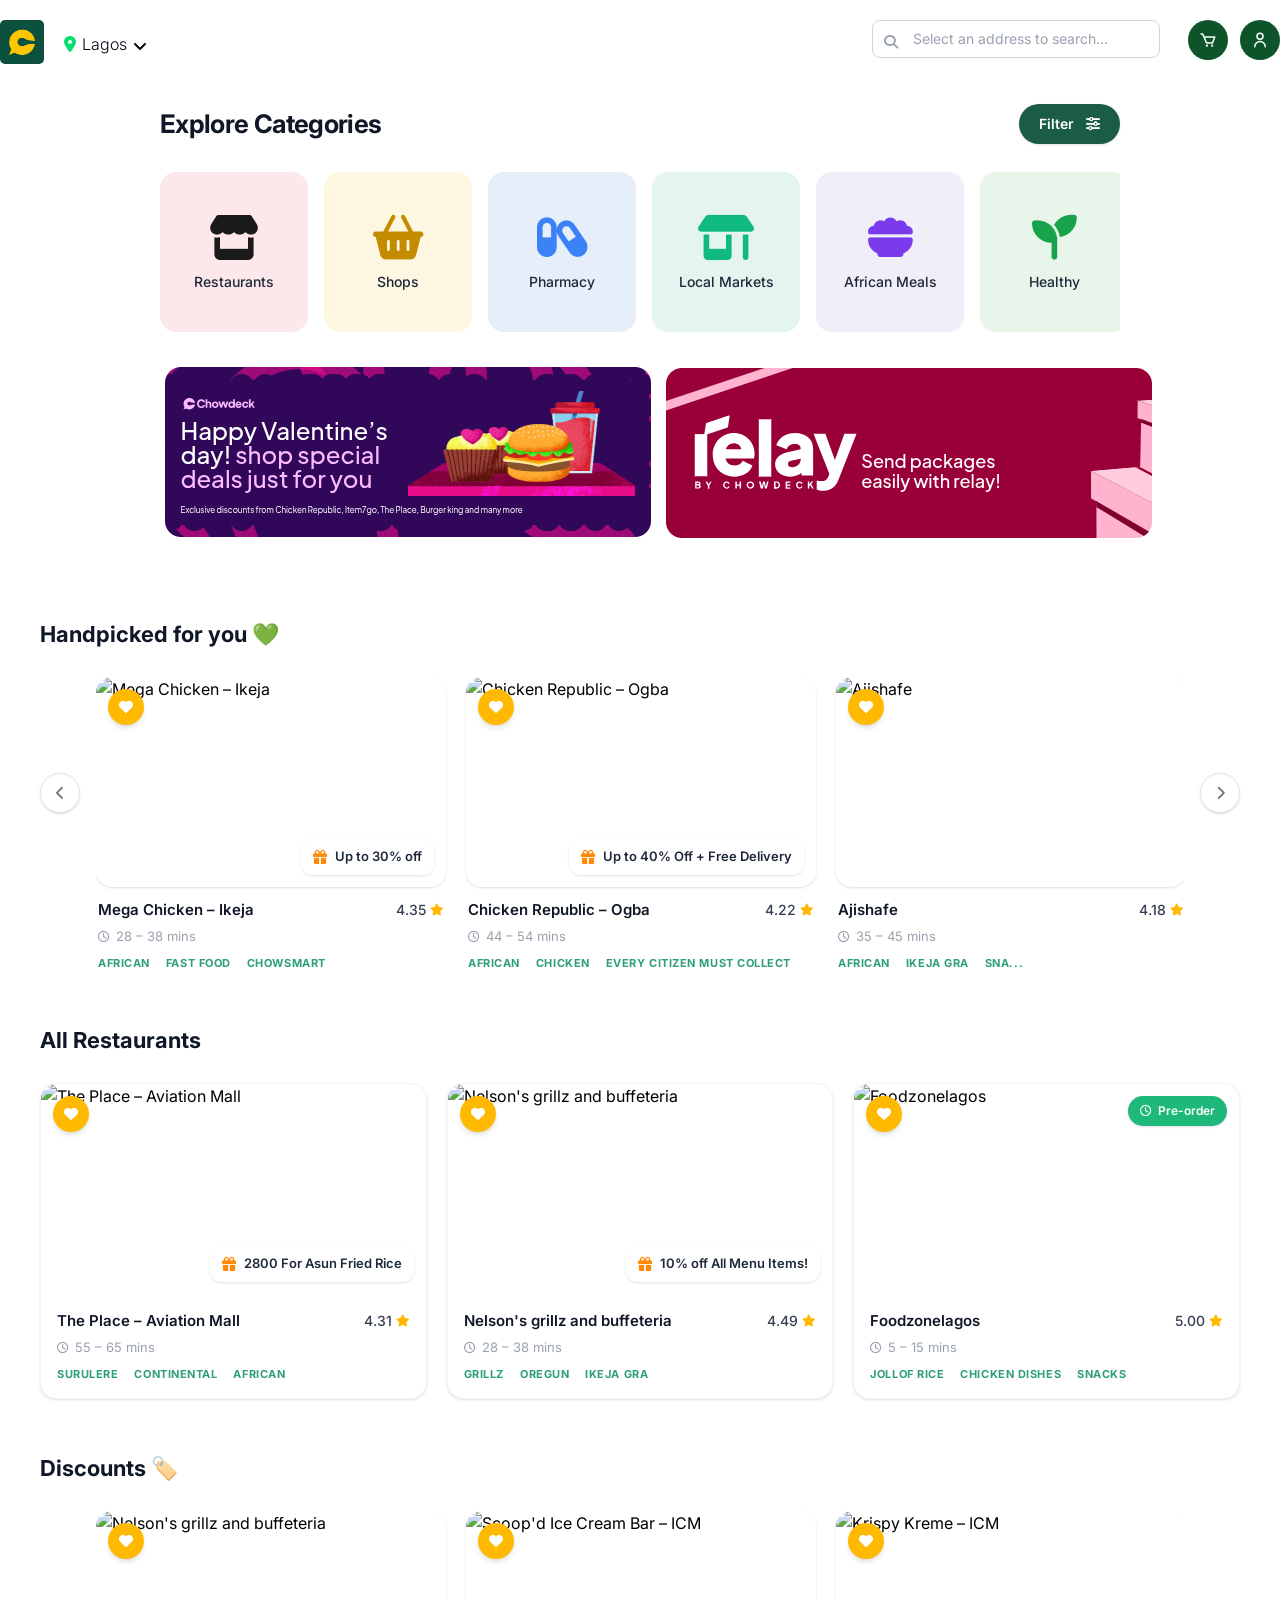
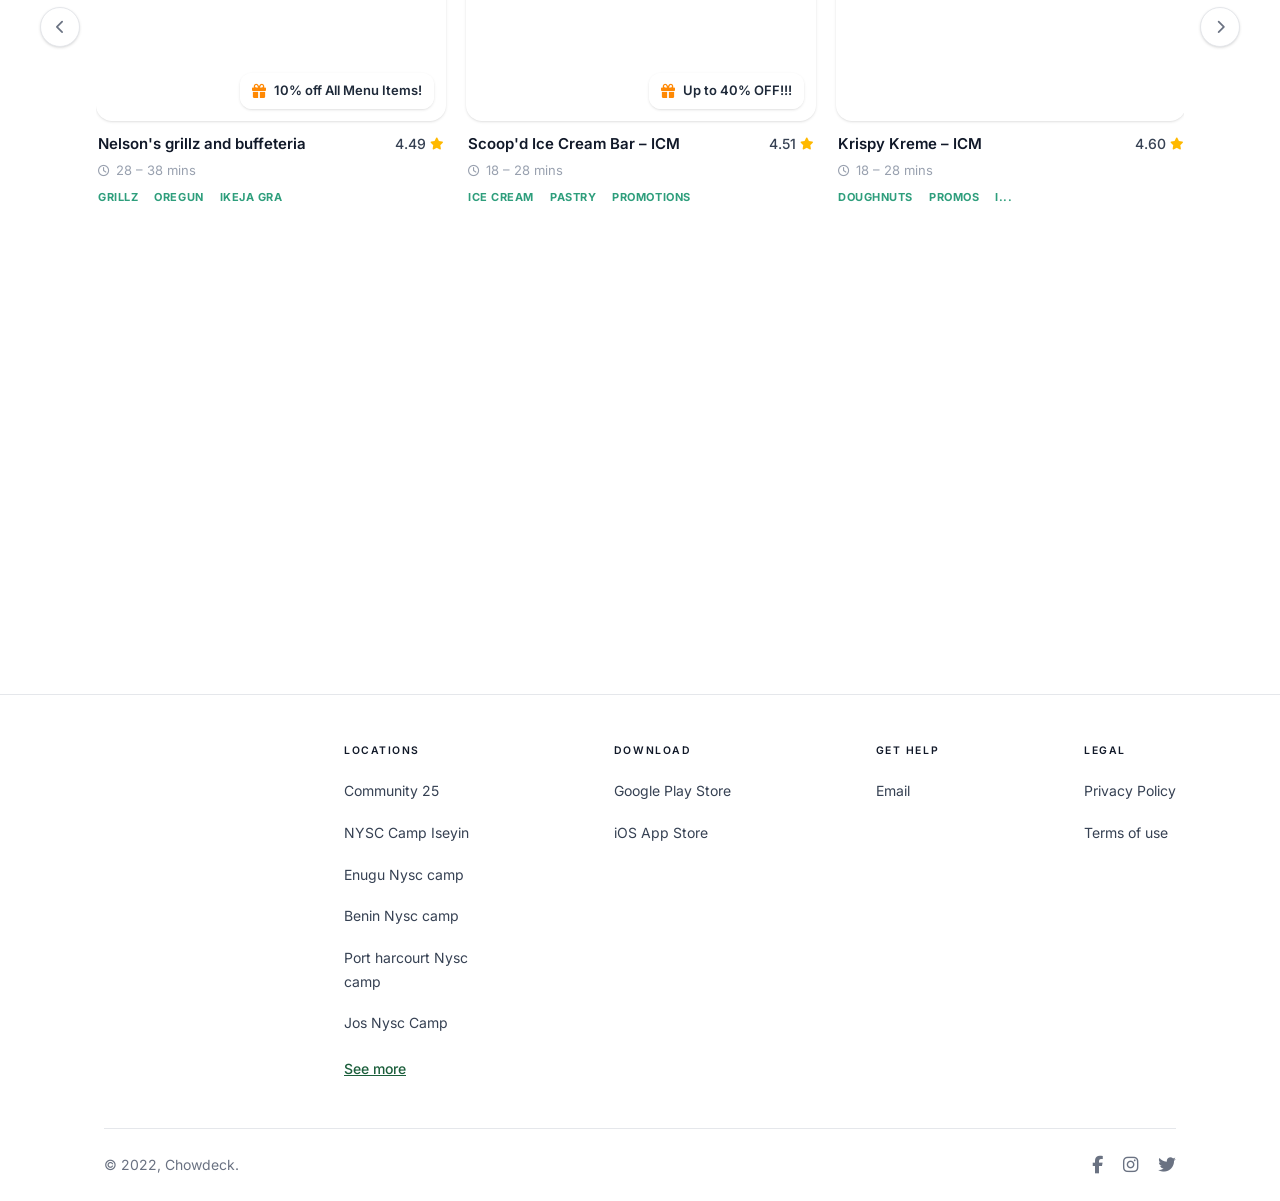
==== index.html @ 66145ff8 "Base Commit" ====
<!doctype html>
<html>

<head>
  <meta charset="UTF-8">
  <meta name="viewport" content="width=device-width, initial-scale=1.0">
  <link href="./src/output.css" rel="stylesheet">
  <link rel="stylesheet" href="https://cdnjs.cloudflare.com/ajax/libs/font-awesome/6.5.1/css/all.min.css">
  <title>Chow Deck</title>
  <link rel="preconnect" href="https://fonts.googleapis.com" />
  <link href="https://fonts.googleapis.com/css2?family=Inter:wght@400;500;600;700;800&display=swap" rel="stylesheet" />
  <link rel="stylesheet" href="https://cdnjs.cloudflare.com/ajax/libs/font-awesome/6.5.0/css/all.min.css" />
</head>

<body class="container mx-auto">
  <nav class="mt-5 flex justify-between">
    <div class="flex gap-5">
      <img class="w-11 h-11 rounded-[5px]" src="./src/images/logo.png" alt="logo">
      <div class="flex gap-1.5 cursor-pointer mt-3">
        <i class="text-green-400 pt-1 fa-solid fa-location-dot"></i>
        <p class="font-light text-gray-950">Lagos</p>
        <i class="pt-1.5 fa-solid fa-angle-down"></i>
      </div>
    </div>
    <div class="flex gap-7">
      <div class="relative w-72">
        <i class="fa-solid fa-magnifying-glass absolute left-3 top-1/2 -translate-y-1/2 text-gray-400 text-sm"></i>
        <input type="text" placeholder="Select an address to search..." class="w-full pl-10 pr-4 py-2 text-sm border border-gray-300 rounded-lg 
           focus:outline-none focus:ring-2 focus:ring-blue-300 focus:border-blue-300
           placeholder-gray-400 transition" />
      </div>
      <div class="flex gap-3">
        <div class="cursor-pointer w-10 h-10 flex items-center justify-center rounded-full bg-green-900">
          <svg stroke="currentColor" fill="currentColor" stroke-width="0" viewBox="0 0 24 24" height="18" width="18"
            class="text-white" xmlns="http://www.w3.org/2000/svg">
            <path
              d="M21.822 7.431A1 1 0 0 0 21 7H7.333L6.179 4.23A1.994 1.994 0 0 0 4.333 3H2v2h2.333l4.744 11.385A1 1 0 0 0 10 17h8c.417 0 .79-.259.937-.648l3-8a1 1 0 0 0-.115-.921zM17.307 15h-6.64l-2.5-6h11.39l-2.25 6z">
            </path>
            <circle cx="10.5" cy="19.5" r="1.5"></circle>
            <circle cx="17.5" cy="19.5" r="1.5"></circle>
          </svg>
        </div>
        <div class=" cursor-pointer w-10 h-10 flex items-center justify-center rounded-full bg-green-900">
          <svg width="18" height="18" viewBox="0 0 24 24" fill="none" class="text-white"
            xmlns="http://www.w3.org/2000/svg">
            <path d="M5 21C5 17.134 8.13401 14 12 14C15.866 14 19 17.134 19 21" stroke="currentColor" stroke-width="2"
              stroke-linecap="round" stroke-linejoin="round"></path>
            <path
              d="M12 11C14.2091 11 16 9.20914 16 7C16 4.79086 14.2091 3 12 3C9.79086 3 8 4.79086 8 7C8 9.20914 9.79086 11 12 11Z"
              stroke="currentColor" stroke-width="2" stroke-linecap="round" stroke-linejoin="round"></path>
          </svg>
        </div>
      </div>
    </div>
  </nav>
  <main>
    <section class="bg-white">
      <div class="max-w-5xl mx-auto px-8 py-10">
        <div class="flex items-center justify-between mb-7">
          <h1 class="text-[1.6rem] font-bold text-gray-900 tracking-tight">Explore Categories</h1>
          <button class="flex items-center gap-2 px-5 py-2.5 rounded-full text-white text-sm font-semibold shadow-sm"
            style="background-color: #1a5c48;">
            Filter&nbsp;<i class="fa-solid fa-sliders text-sm"></i>
          </button>
        </div>

        <div class=" hide-scrollbar flex gap-4 overflow-x-auto pb-1">

          <div
            class="category-card flex-shrink-0 flex flex-col items-center justify-center rounded-2xl pt-5 pb-4 px-4 w-[148px] h-[160px] gap-3"
            style="background-color: #fce8ea;">
            <i class="fa-solid fa-store text-[2.8rem]" style="color: #1a1a1a;"></i>
            <span class="text-sm font-medium text-gray-800">Restaurants</span>
          </div>

          <div
            class="category-card flex-shrink-0 flex flex-col items-center justify-center rounded-2xl pt-5 pb-4 px-4 w-[148px] h-[160px] gap-3"
            style="background-color: #fdf6e0;">
            <i class="fa-solid fa-basket-shopping text-[2.8rem]" style="color: #c48a00;"></i>
            <span class="text-sm font-medium text-gray-800">Shops</span>
          </div>

          <div
            class="category-card flex-shrink-0 flex flex-col items-center justify-center rounded-2xl pt-5 pb-4 px-4 w-[148px] h-[160px] gap-3"
            style="background-color: #e6eefa;">
            <span class="relative" style="font-size: 2.8rem; line-height:1;">
              <i class="fa-solid fa-capsules" style="color: #3b82f6;"></i>
            </span>
            <span class="text-sm font-medium text-gray-800">Pharmacy</span>
          </div>

          <div
            class="category-card flex-shrink-0 flex flex-col items-center justify-center rounded-2xl pt-5 pb-4 px-4 w-[148px] h-[160px] gap-3"
            style="background-color: #e4f5ef;">
            <i class="fa-solid fa-shop text-[2.8rem]" style="color: #10b981;"></i>
            <span class="text-sm font-medium text-gray-800">Local Markets</span>
          </div>

          <div
            class="category-card flex-shrink-0 flex flex-col items-center justify-center rounded-2xl pt-5 pb-4 px-4 w-[148px] h-[160px] gap-3"
            style="background-color: #f0eef8;">
            <i class="fa-solid fa-bowl-food text-[2.8rem]" style="color: #7c3aed;"></i>
            <span class="text-sm font-medium text-gray-800">African Meals</span>
          </div>

          <div
            class="category-card flex-shrink-0 flex flex-col items-center justify-center rounded-2xl pt-5 pb-4 px-4 w-[148px] h-[160px] gap-3"
            style="background-color: #e8f5ea;">
            <i class="fa-solid fa-seedling text-[2.8rem]" style="color: #16a34a;"></i>
            <span class="text-sm font-medium text-gray-800">Healthy</span>
          </div>

          <div
            class="category-card flex-shrink-0 flex flex-col items-center justify-center rounded-2xl pt-5 pb-4 px-4 w-[148px] h-[160px] gap-3"
            style="background-color: #fdf9e0;">
            <i class="fa-solid fa-bottle-water text-[2.8rem]" style="color: #ca8a04;"></i>
            <span class="text-sm font-medium text-gray-800">Drinks</span>
          </div>

        </div>

        <div class="flex mt-7 gap-2">
          <img src="./src/images/left.png" alt="Previous" class="cursor-pointer transition duration-200 
           hover:scale-110 hover:opacity-80" />

          <img src="./src/images/right.png" alt="Next" class="cursor-pointer transition duration-200 
           hover:scale-110 hover:opacity-80" />
        </div>

        <!-- <div class="flex gap-5 mt-10">

          <div class="valentine-banner rounded-2xl flex-1 p-6 flex flex-col justify-between" style="min-height: 210px;">

            <div class="heart-dots absolute inset-0 overflow-hidden pointer-events-none"></div>

            <div class="pink-wave">
              <svg viewBox="0 0 700 70" preserveAspectRatio="none" xmlns="http://www.w3.org/2000/svg"
                style="display:block; height:58px; width:100%;">
                <path
                  d="M0,28 C70,56 140,4 210,28 C280,52 350,4 420,28 C490,52 560,4 630,28 C660,40 680,34 700,30 L700,70 L0,70 Z"
                  fill="#be185d" opacity="0.95" />
                <path d="M0,42 C90,18 180,58 270,38 C360,18 450,55 540,32 C600,18 650,46 700,40 L700,70 L0,70 Z"
                  fill="#9d174d" opacity="0.85" />
              </svg>
            </div>

            <div class="flex items-center gap-1.5 relative z-10">
              <i class="fa-solid fa-heart text-white text-xs"></i>
              <span class="text-white text-sm font-bold tracking-wide">Chowdeck</span>
            </div>

            <div class="relative z-10 mt-3" style="max-width: 58%;">
              <h2 class="text-white font-bold leading-snug" style="font-size: 1.25rem;">
                Happy Valentine's day! <span style="color: #f9a8d4;">shop special deals just for you</span>
              </h2>
            </div>

            <span
              style="position:absolute; right:130px; bottom:46px; font-size:46px; z-index:10; transform:rotate(6deg); filter:drop-shadow(2px 4px 8px rgba(0,0,0,0.3));">🧁</span>
            <span
              style="position:absolute; right:60px; bottom:38px; font-size:54px; z-index:10; transform:rotate(-4deg); filter:drop-shadow(2px 4px 8px rgba(0,0,0,0.3));">🍔</span>
            <span
              style="position:absolute; right:10px; bottom:40px; font-size:48px; z-index:10; filter:drop-shadow(2px 4px 8px rgba(0,0,0,0.3));">🥤</span>

            <p class="relative z-10 mt-auto"
              style="font-size: 0.7rem; color: #fbcfe8; max-width: 60%; padding-bottom: 8px; opacity: 0.9;">
              Exclusive discounts from Chicken Republic, Item7go, The Place, Burger king and many more
            </p>
          </div>

          <div class="relay-banner rounded-2xl flex-1 flex flex-col justify-center p-8" style="min-height: 210px;">
            <div class="relay-shape-a"></div>
            <div class="relay-shape-b"></div>
            <div class="relay-shape-c"></div>
            <div class="relay-shape-d"></div>

            <div class="relative z-10">
              <div class="relay-logo">relay</div>
              <div
                style="color: #f9a8d4; font-size: 0.6rem; font-weight: 700; letter-spacing: 0.2em; text-transform: uppercase; margin-top: -4px; margin-bottom: 14px;">
                BY CHOWDECK</div>
              <p class="text-white font-bold" style="font-size: 1.2rem; line-height: 1.4;">Send packages<br>easily with
                relay!</p>
            </div>
          </div>

        </div> -->

      </div>
    </section>
    <section class="bg-white px-10 py-10 max-w-[1280px] mx-auto">
      <!-- ── SECTION 1: Handpicked for you ── -->
      <section class="mb-14">
        <h2 class="text-[22px] font-bold text-gray-900 mb-7 leading-tight">Handpicked for you 💚</h2>

        <div class="relative flex items-start">
          <button
            class="flex-shrink-0 mt-24 mr-4 bg-white border border-gray-200 rounded-full shadow w-10 h-10 flex items-center justify-center text-gray-500 hover:shadow-md transition-shadow z-10">
            <i class="fa-solid fa-chevron-left text-sm"></i>
          </button>
          <div class="flex gap-5 overflow-x-auto hide-scrollbar flex-1">
            <div class="flex-shrink-0 w-[350px]">
              <div class="relative rounded-2xl overflow-hidden shadow-sm">
                <img
                  src="https://images.pexels.com/photos/2338407/pexels-photo-2338407.jpeg?auto=compress&cs=tinysrgb&w=700"
                  class="w-full h-[210px] object-cover" alt="Mega Chicken – Ikeja" />
                <button
                  class="absolute top-3 left-3 bg-amber-400 rounded-full w-9 h-9 flex items-center justify-center shadow-md">
                  <i class="fa-solid fa-heart text-white text-sm"></i>
                </button>
                <div class="absolute bottom-3 right-3 bg-white/95 rounded-xl px-3 py-2 flex items-center gap-2 shadow">
                  <i class="fa-solid fa-gift text-orange-400 text-sm"></i>
                  <span class="text-[13px] font-semibold text-gray-800">Up to 30% off</span>
                </div>
              </div>
              <div class="mt-3 px-0.5">
                <div class="flex items-center justify-between">
                  <h3 class="font-semibold text-gray-900 text-[15px]">Mega Chicken – Ikeja</h3>
                  <div class="flex items-center gap-1">
                    <span class="text-[14px] text-gray-700 font-medium">4.35</span>
                    <i class="fa-solid fa-star text-amber-400 text-xs"></i>
                  </div>
                </div>
                <div class="flex items-center gap-1.5 mt-1.5 text-gray-400">
                  <i class="fa-regular fa-clock text-xs"></i>
                  <span class="text-[13px]">28 – 38 mins</span>
                </div>
                <div class="flex items-center gap-4 mt-2 flex-wrap">
                  <span class="text-[11px] font-bold text-[#2e9e7c] uppercase tracking-wider">AFRICAN</span>
                  <span class="text-[11px] font-bold text-[#2e9e7c] uppercase tracking-wider">FAST FOOD</span>
                  <span class="text-[11px] font-bold text-[#2e9e7c] uppercase tracking-wider">CHOWSMART</span>
                </div>
              </div>
            </div>
            <div class="flex-shrink-0 w-[350px]">
              <div class="relative rounded-2xl overflow-hidden shadow-sm">
                <img src="https://files.chowdeck.com/fit-in/1200x675/images/ctnafgkfolplhll7laxr/1690558855.jpg"
                  class="w-full h-[210px] object-cover" alt="Chicken Republic – Ogba" />
                <button
                  class="absolute top-3 left-3 bg-amber-400 rounded-full w-9 h-9 flex items-center justify-center shadow-md">
                  <i class="fa-solid fa-heart text-white text-sm"></i>
                </button>
                <div class="absolute bottom-3 right-3 bg-white/95 rounded-xl px-3 py-2 flex items-center gap-2 shadow">
                  <i class="fa-solid fa-gift text-orange-400 text-sm"></i>
                  <span class="text-[13px] font-semibold text-gray-800">Up to 40% Off + Free Delivery</span>
                </div>
              </div>
              <div class="mt-3 px-0.5">
                <div class="flex items-center justify-between">
                  <h3 class="font-semibold text-gray-900 text-[15px]">Chicken Republic – Ogba</h3>
                  <div class="flex items-center gap-1">
                    <span class="text-[14px] text-gray-700 font-medium">4.22</span>
                    <i class="fa-solid fa-star text-amber-400 text-xs"></i>
                  </div>
                </div>
                <div class="flex items-center gap-1.5 mt-1.5 text-gray-400">
                  <i class="fa-regular fa-clock text-xs"></i>
                  <span class="text-[13px]">44 – 54 mins</span>
                </div>
                <div class="flex items-center gap-4 mt-2 flex-wrap">
                  <span class="text-[11px] font-bold text-[#2e9e7c] uppercase tracking-wider">AFRICAN</span>
                  <span class="text-[11px] font-bold text-[#2e9e7c] uppercase tracking-wider">CHICKEN</span>
                  <span class="text-[11px] font-bold text-[#2e9e7c] uppercase tracking-wider">EVERY CITIZEN MUST
                    COLLECT</span>
                </div>
              </div>
            </div>
            <div class="flex-shrink-0 w-[350px]">
              <div class="relative rounded-2xl overflow-hidden shadow-sm">
                <img
                  src="https://images.pexels.com/photos/1640777/pexels-photo-1640777.jpeg?auto=compress&cs=tinysrgb&w=700"
                  class="w-full h-[210px] object-cover" alt="Ajishafe" />
                <button
                  class="absolute top-3 left-3 bg-amber-400 rounded-full w-9 h-9 flex items-center justify-center shadow-md">
                  <i class="fa-solid fa-heart text-white text-sm"></i>
                </button>
              </div>
              <div class="mt-3 px-0.5">
                <div class="flex items-center justify-between">
                  <h3 class="font-semibold text-gray-900 text-[15px]">Ajishafe</h3>
                  <div class="flex items-center gap-1">
                    <span class="text-[14px] text-gray-700 font-medium">4.18</span>
                    <i class="fa-solid fa-star text-amber-400 text-xs"></i>
                  </div>
                </div>
                <div class="flex items-center gap-1.5 mt-1.5 text-gray-400">
                  <i class="fa-regular fa-clock text-xs"></i>
                  <span class="text-[13px]">35 – 45 mins</span>
                </div>
                <div class="flex items-center gap-4 mt-2 flex-wrap">
                  <span class="text-[11px] font-bold text-[#2e9e7c] uppercase tracking-wider">AFRICAN</span>
                  <span class="text-[11px] font-bold text-[#2e9e7c] uppercase tracking-wider">IKEJA GRA</span>
                  <span class="text-[11px] font-bold text-[#2e9e7c] uppercase tracking-wider">SNA...</span>
                </div>
              </div>
            </div>
          </div>
          <button
            class="flex-shrink-0 mt-24 ml-4 bg-white border border-gray-200 rounded-full shadow w-10 h-10 flex items-center justify-center text-gray-500 hover:shadow-md transition-shadow z-10">
            <i class="fa-solid fa-chevron-right text-sm"></i>
          </button>
        </div>
      </section>

      <!-- ── SECTION 2: All Restaurants ── -->
      <section class="mb-14">
        <h2 class="text-[22px] font-bold text-gray-900 mb-7 leading-tight">All Restaurants</h2>

        <div class="grid grid-cols-3 gap-5">
          <div class="bg-white rounded-2xl border border-gray-100 shadow-sm overflow-hidden">
            <div class="relative">
              <img src="https://files.chowdeck.com/fit-in/1200x675/images/ctnafgkfolplhll7laxr/1690558855.jpg"
                class="w-full h-[210px] object-cover" alt="The Place – Aviation Mall" />
              <button
                class="absolute top-3 left-3 bg-amber-400 rounded-full w-9 h-9 flex items-center justify-center shadow-md">
                <i class="fa-solid fa-heart text-white text-sm"></i>
              </button>
              <div class="absolute bottom-3 right-3 bg-white/95 rounded-xl px-3 py-2 flex items-center gap-2 shadow">
                <i class="fa-solid fa-gift text-orange-400 text-sm"></i>
                <span class="text-[13px] font-semibold text-gray-800">2800 For Asun Fried Rice</span>
              </div>
            </div>
            <div class="p-4">
              <div class="flex items-center justify-between">
                <h3 class="font-semibold text-gray-900 text-[15px]">The Place – Aviation Mall</h3>
                <div class="flex items-center gap-1">
                  <span class="text-[14px] text-gray-700 font-medium">4.31</span>
                  <i class="fa-solid fa-star text-amber-400 text-xs"></i>
                </div>
              </div>
              <div class="flex items-center gap-1.5 mt-1.5 text-gray-400">
                <i class="fa-regular fa-clock text-xs"></i>
                <span class="text-[13px]">55 – 65 mins</span>
              </div>
              <div class="flex items-center gap-4 mt-2 flex-wrap">
                <span class="text-[11px] font-bold text-[#2e9e7c] uppercase tracking-wider">SURULERE</span>
                <span class="text-[11px] font-bold text-[#2e9e7c] uppercase tracking-wider">CONTINENTAL</span>
                <span class="text-[11px] font-bold text-[#2e9e7c] uppercase tracking-wider">AFRICAN</span>
              </div>
            </div>
          </div>
          <div class="bg-white rounded-2xl border border-gray-100 shadow-sm overflow-hidden">
            <div class="relative">
              <img
                src="https://images.pexels.com/photos/2491461/pexels-photo-2491461.jpeg?auto=compress&cs=tinysrgb&w=700"
                class="w-full h-[210px] object-cover" alt="Nelson's grillz and buffeteria" />
              <button
                class="absolute top-3 left-3 bg-amber-400 rounded-full w-9 h-9 flex items-center justify-center shadow-md">
                <i class="fa-solid fa-heart text-white text-sm"></i>
              </button>
              <div class="absolute bottom-3 right-3 bg-white/95 rounded-xl px-3 py-2 flex items-center gap-2 shadow">
                <i class="fa-solid fa-gift text-orange-400 text-sm"></i>
                <span class="text-[13px] font-semibold text-gray-800">10% off All Menu Items!</span>
              </div>
            </div>
            <div class="p-4">
              <div class="flex items-center justify-between">
                <h3 class="font-semibold text-gray-900 text-[15px]">Nelson's grillz and buffeteria</h3>
                <div class="flex items-center gap-1">
                  <span class="text-[14px] text-gray-700 font-medium">4.49</span>
                  <i class="fa-solid fa-star text-amber-400 text-xs"></i>
                </div>
              </div>
              <div class="flex items-center gap-1.5 mt-1.5 text-gray-400">
                <i class="fa-regular fa-clock text-xs"></i>
                <span class="text-[13px]">28 – 38 mins</span>
              </div>
              <div class="flex items-center gap-4 mt-2 flex-wrap">
                <span class="text-[11px] font-bold text-[#2e9e7c] uppercase tracking-wider">GRILLZ</span>
                <span class="text-[11px] font-bold text-[#2e9e7c] uppercase tracking-wider">OREGUN</span>
                <span class="text-[11px] font-bold text-[#2e9e7c] uppercase tracking-wider">IKEJA GRA</span>
              </div>
            </div>
          </div>
          <div class="bg-white rounded-2xl border border-gray-100 shadow-sm overflow-hidden">
            <div class="relative">
              <img
                src="https://images.pexels.com/photos/2338407/pexels-photo-2338407.jpeg?auto=compress&cs=tinysrgb&w=700"
                class="w-full h-[210px] object-cover object-top" alt="Foodzonelagos" />
              <button
                class="absolute top-3 left-3 bg-amber-400 rounded-full w-9 h-9 flex items-center justify-center shadow-md">
                <i class="fa-solid fa-heart text-white text-sm"></i>
              </button>
              <div
                class="absolute top-3 right-3 bg-[#1db87a] text-white rounded-full px-3 py-1.5 flex items-center gap-1.5 shadow">
                <i class="fa-regular fa-clock text-xs"></i>
                <span class="text-[12px] font-semibold">Pre-order</span>
              </div>
            </div>
            <div class="p-4">
              <div class="flex items-center justify-between">
                <h3 class="font-semibold text-gray-900 text-[15px]">Foodzonelagos</h3>
                <div class="flex items-center gap-1">
                  <span class="text-[14px] text-gray-700 font-medium">5.00</span>
                  <i class="fa-solid fa-star text-amber-400 text-xs"></i>
                </div>
              </div>
              <div class="flex items-center gap-1.5 mt-1.5 text-gray-400">
                <i class="fa-regular fa-clock text-xs"></i>
                <span class="text-[13px]">5 – 15 mins</span>
              </div>
              <div class="flex items-center gap-4 mt-2 flex-wrap">
                <span class="text-[11px] font-bold text-[#2e9e7c] uppercase tracking-wider">JOLLOF RICE</span>
                <span class="text-[11px] font-bold text-[#2e9e7c] uppercase tracking-wider">CHICKEN DISHES</span>
                <span class="text-[11px] font-bold text-[#2e9e7c] uppercase tracking-wider">SNACKS</span>
              </div>
            </div>
          </div>

        </div>
      </section>

      <!-- ── SECTION 3: Discounts ── -->
      <section class="mb-14">
        <h2 class="text-[22px] font-bold text-gray-900 mb-7 leading-tight">Discounts 🏷️</h2>
        <div class="relative flex items-start">
          <button
            class="flex-shrink-0 mt-24 mr-4 bg-white border border-gray-200 rounded-full shadow w-10 h-10 flex items-center justify-center text-gray-500 hover:shadow-md transition-shadow z-10">
            <i class="fa-solid fa-chevron-left text-sm"></i>
          </button>
          <div class="flex gap-5 overflow-x-auto hide-scrollbar flex-1">
            <div class="flex-shrink-0 w-[350px]">
              <div class="relative rounded-2xl overflow-hidden shadow-sm">
                <img src="https://files.chowdeck.com/fit-in/1200x675/images/ctnafgkfolplhll7laxr/1690558855.jpg"
                  class="w-full h-[210px] object-cover" alt="Nelson's grillz and buffeteria" />
                <button
                  class="absolute top-3 left-3 bg-amber-400 rounded-full w-9 h-9 flex items-center justify-center shadow-md">
                  <i class="fa-solid fa-heart text-white text-sm"></i>
                </button>
                <div class="absolute bottom-3 right-3 bg-white/95 rounded-xl px-3 py-2 flex items-center gap-2 shadow">
                  <i class="fa-solid fa-gift text-orange-400 text-sm"></i>
                  <span class="text-[13px] font-semibold text-gray-800">10% off All Menu Items!</span>
                </div>
              </div>
              <div class="mt-3 px-0.5">
                <div class="flex items-center justify-between">
                  <h3 class="font-semibold text-gray-900 text-[15px]">Nelson's grillz and buffeteria</h3>
                  <div class="flex items-center gap-1">
                    <span class="text-[14px] text-gray-700 font-medium">4.49</span>
                    <i class="fa-solid fa-star text-amber-400 text-xs"></i>
                  </div>
                </div>
                <div class="flex items-center gap-1.5 mt-1.5 text-gray-400">
                  <i class="fa-regular fa-clock text-xs"></i>
                  <span class="text-[13px]">28 – 38 mins</span>
                </div>
                <div class="flex items-center gap-4 mt-2 flex-wrap">
                  <span class="text-[11px] font-bold text-[#2e9e7c] uppercase tracking-wider">GRILLZ</span>
                  <span class="text-[11px] font-bold text-[#2e9e7c] uppercase tracking-wider">OREGUN</span>
                  <span class="text-[11px] font-bold text-[#2e9e7c] uppercase tracking-wider">IKEJA GRA</span>
                </div>
              </div>
            </div>
            <div class="flex-shrink-0 w-[350px]">
              <div class="relative rounded-2xl overflow-hidden shadow-sm">
                <img
                  src="https://images.pexels.com/photos/1639557/pexels-photo-1639557.jpeg?auto=compress&cs=tinysrgb&w=700"
                  class="w-full h-[210px] object-cover" alt="Scoop'd Ice Cream Bar – ICM" />
                <button
                  class="absolute top-3 left-3 bg-amber-400 rounded-full w-9 h-9 flex items-center justify-center shadow-md">
                  <i class="fa-solid fa-heart text-white text-sm"></i>
                </button>
                <div class="absolute bottom-3 right-3 bg-white/95 rounded-xl px-3 py-2 flex items-center gap-2 shadow">
                  <i class="fa-solid fa-gift text-orange-400 text-sm"></i>
                  <span class="text-[13px] font-semibold text-gray-800">Up to 40% OFF!!!</span>
                </div>
              </div>
              <div class="mt-3 px-0.5">
                <div class="flex items-center justify-between">
                  <h3 class="font-semibold text-gray-900 text-[15px]">Scoop'd Ice Cream Bar – ICM</h3>
                  <div class="flex items-center gap-1">
                    <span class="text-[14px] text-gray-700 font-medium">4.51</span>
                    <i class="fa-solid fa-star text-amber-400 text-xs"></i>
                  </div>
                </div>
                <div class="flex items-center gap-1.5 mt-1.5 text-gray-400">
                  <i class="fa-regular fa-clock text-xs"></i>
                  <span class="text-[13px]">18 – 28 mins</span>
                </div>
                <div class="flex items-center gap-4 mt-2 flex-wrap">
                  <span class="text-[11px] font-bold text-[#2e9e7c] uppercase tracking-wider">ICE CREAM</span>
                  <span class="text-[11px] font-bold text-[#2e9e7c] uppercase tracking-wider">PASTRY</span>
                  <span class="text-[11px] font-bold text-[#2e9e7c] uppercase tracking-wider">PROMOTIONS</span>
                </div>
              </div>
            </div>
            <div class="flex-shrink-0 w-[350px]">
              <div class="relative rounded-2xl overflow-hidden shadow-sm">
                <img
                  src="https://images.pexels.com/photos/205961/pexels-photo-205961.jpeg?auto=compress&cs=tinysrgb&w=700"
                  class="w-full h-[210px] object-cover" alt="Krispy Kreme – ICM" />
                <button
                  class="absolute top-3 left-3 bg-amber-400 rounded-full w-9 h-9 flex items-center justify-center shadow-md">
                  <i class="fa-solid fa-heart text-white text-sm"></i>
                </button>
              </div>
              <div class="mt-3 px-0.5">
                <div class="flex items-center justify-between">
                  <h3 class="font-semibold text-gray-900 text-[15px]">Krispy Kreme – ICM</h3>
                  <div class="flex items-center gap-1">
                    <span class="text-[14px] text-gray-700 font-medium">4.60</span>
                    <i class="fa-solid fa-star text-amber-400 text-xs"></i>
                  </div>
                </div>
                <div class="flex items-center gap-1.5 mt-1.5 text-gray-400">
                  <i class="fa-regular fa-clock text-xs"></i>
                  <span class="text-[13px]">18 – 28 mins</span>
                </div>
                <div class="flex items-center gap-4 mt-2 flex-wrap">
                  <span class="text-[11px] font-bold text-[#2e9e7c] uppercase tracking-wider">DOUGHNUTS</span>
                  <span class="text-[11px] font-bold text-[#2e9e7c] uppercase tracking-wider">PROMOS</span>
                  <span class="text-[11px] font-bold text-[#2e9e7c] uppercase tracking-wider">I...</span>
                </div>
              </div>
            </div>
          </div>
          <button
            class="flex-shrink-0 mt-24 ml-4 bg-white border border-gray-200 rounded-full shadow w-10 h-10 flex items-center justify-center text-gray-500 hover:shadow-md transition-shadow z-10">
            <i class="fa-solid fa-chevron-right text-sm"></i>
          </button>
        </div>
      </section>

    </section>
  </main>
  <footer class="bg-white min-h-screen flex items-end">
    <div class="w-full border-t border-gray-200">
      <div class="max-w-6xl mx-auto px-10 pt-12 pb-0">
        <div class="flex flex-row gap-16">
          <div class="flex-shrink-0 w-44">
            <div class="flex items-center gap-2">
              <img src="https://chowdeck.com/store/_next/image?url=%2Fstore%2Fimages%2FSecondaryLogo.png&w=256&q=75" alt="">
              <!-- <svg width="44" height="40" viewBox="0 0 44 40" fill="none" xmlns="http://www.w3.org/2000/svg">
                <rect width="44" height="40" rx="9" fill="#1B5E3B" />
                <path
                  d="M22 7C14.268 7 8 12.82 8 20C8 23.09 9.18 25.93 11.18 28.14L9 35L16.28 32.86C18.05 33.59 20 34 22 34C29.732 34 36 28.18 36 21C36 13.82 29.732 7 22 7Z"
                  fill="white" />
                <text x="22" y="25" text-anchor="middle" fill="#1B5E3B" font-size="12" font-weight="800"
                  font-family="Arial, sans-serif">C</text>
              </svg> -->
              <!-- <span class="text-[#1B5E3B] font-bold text-[1.45rem] tracking-tight">Chowdeck</span> -->
            </div>
          </div>

          <div class="flex flex-1 justify-between">
            <div>
              <h3 class="text-[0.65rem] font-semibold tracking-[0.15em] text-gray-900 uppercase mb-5">Locations</h3>
              <ul class="space-y-[1.1rem]">
                <li><a href="#" class="text-gray-700 text-sm hover:text-[#1B5E3B] transition-colors">Community 25</a>
                </li>
                <li><a href="#" class="text-gray-700 text-sm hover:text-[#1B5E3B] transition-colors">NYSC Camp
                    Iseyin</a></li>
                <li><a href="#" class="text-gray-700 text-sm hover:text-[#1B5E3B] transition-colors">Enugu Nysc
                    camp</a></li>
                <li><a href="#" class="text-gray-700 text-sm hover:text-[#1B5E3B] transition-colors">Benin Nysc
                    camp</a></li>
                <li><a href="#" class="text-gray-700 text-sm hover:text-[#1B5E3B] transition-colors leading-snug">Port
                    harcourt Nysc<br>camp</a></li>
                <li><a href="#" class="text-gray-700 text-sm hover:text-[#1B5E3B] transition-colors">Jos Nysc Camp</a>
                </li>
                <li class="pt-1"><a href="#"
                    class="text-[#1B5E3B] text-sm font-medium underline underline-offset-1 hover:opacity-75 transition-opacity">See
                    more</a></li>
              </ul>
            </div>

            <div>
              <h3 class="text-[0.65rem] font-semibold tracking-[0.15em] text-gray-900 uppercase mb-5">Download</h3>
              <ul class="space-y-[1.1rem]">
                <li><a href="#" class="text-gray-700 text-sm hover:text-[#1B5E3B] transition-colors">Google Play
                    Store</a></li>
                <li><a href="#" class="text-gray-700 text-sm hover:text-[#1B5E3B] transition-colors">iOS App Store</a>
                </li>
              </ul>
            </div>

            <div>
              <h3 class="text-[0.65rem] font-semibold tracking-[0.15em] text-gray-900 uppercase mb-5">Get Help</h3>
              <ul class="space-y-[1.1rem]">
                <li><a href="#" class="text-gray-700 text-sm hover:text-[#1B5E3B] transition-colors">Email</a></li>
              </ul>
            </div>

            <div>
              <h3 class="text-[0.65rem] font-semibold tracking-[0.15em] text-gray-900 uppercase mb-5">Legal</h3>
              <ul class="space-y-[1.1rem]">
                <li><a href="#" class="text-gray-700 text-sm hover:text-[#1B5E3B] transition-colors">Privacy
                    Policy</a></li>
                <li><a href="#" class="text-gray-700 text-sm hover:text-[#1B5E3B] transition-colors">Terms of use</a>
                </li>
              </ul>
            </div>

          </div>
        </div>

        <div class="mt-12 border-t border-gray-200 py-6 flex items-center justify-between">
          <p class="text-gray-500 text-sm">© 2022, Chowdeck.</p>
          <div class="flex items-center gap-5">
            <a href="#" class="text-gray-500 hover:text-gray-700 transition-colors">
              <i class="fab fa-facebook-f text-[1.1rem]"></i>
            </a>
            <a href="#" class="text-gray-500 hover:text-gray-700 transition-colors">
              <i class="fab fa-instagram text-[1.1rem]"></i>
            </a>
            <a href="#" class="text-gray-500 hover:text-gray-700 transition-colors">
              <i class="fab fa-twitter text-[1.1rem]"></i>
            </a>
          </div>
        </div>

      </div>
    </div>
  </footer>
</body>

</html>
---- src/output.css ----
/*! tailwindcss v4.1.18 | MIT License | https://tailwindcss.com */
@layer properties;
@layer theme, base, components, utilities;
@layer theme {
  :root, :host {
    --font-sans: ui-sans-serif, system-ui, sans-serif, "Apple Color Emoji",
      "Segoe UI Emoji", "Segoe UI Symbol", "Noto Color Emoji";
    --font-mono: ui-monospace, SFMono-Regular, Menlo, Monaco, Consolas, "Liberation Mono",
      "Courier New", monospace;
    --color-orange-400: oklch(75% 0.183 55.934);
    --color-amber-400: oklch(82.8% 0.189 84.429);
    --color-green-400: oklch(79.2% 0.209 151.711);
    --color-green-900: oklch(39.3% 0.095 152.535);
    --color-blue-300: oklch(80.9% 0.105 251.813);
    --color-gray-100: oklch(96.7% 0.003 264.542);
    --color-gray-200: oklch(92.8% 0.006 264.531);
    --color-gray-300: oklch(87.2% 0.01 258.338);
    --color-gray-400: oklch(70.7% 0.022 261.325);
    --color-gray-500: oklch(55.1% 0.027 264.364);
    --color-gray-700: oklch(37.3% 0.034 259.733);
    --color-gray-800: oklch(27.8% 0.033 256.848);
    --color-gray-900: oklch(21% 0.034 264.665);
    --color-gray-950: oklch(13% 0.028 261.692);
    --color-white: #fff;
    --spacing: 0.25rem;
    --container-5xl: 64rem;
    --container-6xl: 72rem;
    --text-xs: 0.75rem;
    --text-xs--line-height: calc(1 / 0.75);
    --text-sm: 0.875rem;
    --text-sm--line-height: calc(1.25 / 0.875);
    --font-weight-light: 300;
    --font-weight-medium: 500;
    --font-weight-semibold: 600;
    --font-weight-bold: 700;
    --tracking-tight: -0.025em;
    --tracking-wide: 0.025em;
    --tracking-wider: 0.05em;
    --leading-tight: 1.25;
    --leading-snug: 1.375;
    --radius-lg: 0.5rem;
    --radius-xl: 0.75rem;
    --radius-2xl: 1rem;
    --default-transition-duration: 150ms;
    --default-transition-timing-function: cubic-bezier(0.4, 0, 0.2, 1);
    --default-font-family: var(--font-sans);
    --default-mono-font-family: var(--font-mono);
  }
}
@layer base {
  *, ::after, ::before, ::backdrop, ::file-selector-button {
    box-sizing: border-box;
    margin: 0;
    padding: 0;
    border: 0 solid;
  }
  html, :host {
    line-height: 1.5;
    -webkit-text-size-adjust: 100%;
    tab-size: 4;
    font-family: var(--default-font-family, ui-sans-serif, system-ui, sans-serif, "Apple Color Emoji", "Segoe UI Emoji", "Segoe UI Symbol", "Noto Color Emoji");
    font-feature-settings: var(--default-font-feature-settings, normal);
    font-variation-settings: var(--default-font-variation-settings, normal);
    -webkit-tap-highlight-color: transparent;
  }
  hr {
    height: 0;
    color: inherit;
    border-top-width: 1px;
  }
  abbr:where([title]) {
    -webkit-text-decoration: underline dotted;
    text-decoration: underline dotted;
  }
  h1, h2, h3, h4, h5, h6 {
    font-size: inherit;
    font-weight: inherit;
  }
  a {
    color: inherit;
    -webkit-text-decoration: inherit;
    text-decoration: inherit;
  }
  b, strong {
    font-weight: bolder;
  }
  code, kbd, samp, pre {
    font-family: var(--default-mono-font-family, ui-monospace, SFMono-Regular, Menlo, Monaco, Consolas, "Liberation Mono", "Courier New", monospace);
    font-feature-settings: var(--default-mono-font-feature-settings, normal);
    font-variation-settings: var(--default-mono-font-variation-settings, normal);
    font-size: 1em;
  }
  small {
    font-size: 80%;
  }
  sub, sup {
    font-size: 75%;
    line-height: 0;
    position: relative;
    vertical-align: baseline;
  }
  sub {
    bottom: -0.25em;
  }
  sup {
    top: -0.5em;
  }
  table {
    text-indent: 0;
    border-color: inherit;
    border-collapse: collapse;
  }
  :-moz-focusring {
    outline: auto;
  }
  progress {
    vertical-align: baseline;
  }
  summary {
    display: list-item;
  }
  ol, ul, menu {
    list-style: none;
  }
  img, svg, video, canvas, audio, iframe, embed, object {
    display: block;
    vertical-align: middle;
  }
  img, video {
    max-width: 100%;
    height: auto;
  }
  button, input, select, optgroup, textarea, ::file-selector-button {
    font: inherit;
    font-feature-settings: inherit;
    font-variation-settings: inherit;
    letter-spacing: inherit;
    color: inherit;
    border-radius: 0;
    background-color: transparent;
    opacity: 1;
  }
  :where(select:is([multiple], [size])) optgroup {
    font-weight: bolder;
  }
  :where(select:is([multiple], [size])) optgroup option {
    padding-inline-start: 20px;
  }
  ::file-selector-button {
    margin-inline-end: 4px;
  }
  ::placeholder {
    opacity: 1;
  }
  @supports (not (-webkit-appearance: -apple-pay-button))  or (contain-intrinsic-size: 1px) {
    ::placeholder {
      color: currentcolor;
      @supports (color: color-mix(in lab, red, red)) {
        color: color-mix(in oklab, currentcolor 50%, transparent);
      }
    }
  }
  textarea {
    resize: vertical;
  }
  ::-webkit-search-decoration {
    -webkit-appearance: none;
  }
  ::-webkit-date-and-time-value {
    min-height: 1lh;
    text-align: inherit;
  }
  ::-webkit-datetime-edit {
    display: inline-flex;
  }
  ::-webkit-datetime-edit-fields-wrapper {
    padding: 0;
  }
  ::-webkit-datetime-edit, ::-webkit-datetime-edit-year-field, ::-webkit-datetime-edit-month-field, ::-webkit-datetime-edit-day-field, ::-webkit-datetime-edit-hour-field, ::-webkit-datetime-edit-minute-field, ::-webkit-datetime-edit-second-field, ::-webkit-datetime-edit-millisecond-field, ::-webkit-datetime-edit-meridiem-field {
    padding-block: 0;
  }
  ::-webkit-calendar-picker-indicator {
    line-height: 1;
  }
  :-moz-ui-invalid {
    box-shadow: none;
  }
  button, input:where([type="button"], [type="reset"], [type="submit"]), ::file-selector-button {
    appearance: button;
  }
  ::-webkit-inner-spin-button, ::-webkit-outer-spin-button {
    height: auto;
  }
  [hidden]:where(:not([hidden="until-found"])) {
    display: none !important;
  }
}
@layer utilities {
  .pointer-events-none {
    pointer-events: none;
  }
  .absolute {
    position: absolute;
  }
  .relative {
    position: relative;
  }
  .inset-0 {
    inset: calc(var(--spacing) * 0);
  }
  .top-1\/2 {
    top: calc(1/2 * 100%);
  }
  .top-3 {
    top: calc(var(--spacing) * 3);
  }
  .right-3 {
    right: calc(var(--spacing) * 3);
  }
  .bottom-3 {
    bottom: calc(var(--spacing) * 3);
  }
  .left-3 {
    left: calc(var(--spacing) * 3);
  }
  .z-10 {
    z-index: 10;
  }
  .container {
    width: 100%;
    @media (width >= 40rem) {
      max-width: 40rem;
    }
    @media (width >= 48rem) {
      max-width: 48rem;
    }
    @media (width >= 64rem) {
      max-width: 64rem;
    }
    @media (width >= 80rem) {
      max-width: 80rem;
    }
    @media (width >= 96rem) {
      max-width: 96rem;
    }
  }
  .mx-auto {
    margin-inline: auto;
  }
  .mt-1\.5 {
    margin-top: calc(var(--spacing) * 1.5);
  }
  .mt-2 {
    margin-top: calc(var(--spacing) * 2);
  }
  .mt-3 {
    margin-top: calc(var(--spacing) * 3);
  }
  .mt-5 {
    margin-top: calc(var(--spacing) * 5);
  }
  .mt-7 {
    margin-top: calc(var(--spacing) * 7);
  }
  .mt-10 {
    margin-top: calc(var(--spacing) * 10);
  }
  .mt-12 {
    margin-top: calc(var(--spacing) * 12);
  }
  .mt-24 {
    margin-top: calc(var(--spacing) * 24);
  }
  .mt-auto {
    margin-top: auto;
  }
  .mr-4 {
    margin-right: calc(var(--spacing) * 4);
  }
  .mb-5 {
    margin-bottom: calc(var(--spacing) * 5);
  }
  .mb-7 {
    margin-bottom: calc(var(--spacing) * 7);
  }
  .mb-14 {
    margin-bottom: calc(var(--spacing) * 14);
  }
  .ml-4 {
    margin-left: calc(var(--spacing) * 4);
  }
  .flex {
    display: flex;
  }
  .grid {
    display: grid;
  }
  .h-9 {
    height: calc(var(--spacing) * 9);
  }
  .h-10 {
    height: calc(var(--spacing) * 10);
  }
  .h-11 {
    height: calc(var(--spacing) * 11);
  }
  .h-\[160px\] {
    height: 160px;
  }
  .h-\[210px\] {
    height: 210px;
  }
  .min-h-screen {
    min-height: 100vh;
  }
  .w-9 {
    width: calc(var(--spacing) * 9);
  }
  .w-10 {
    width: calc(var(--spacing) * 10);
  }
  .w-11 {
    width: calc(var(--spacing) * 11);
  }
  .w-44 {
    width: calc(var(--spacing) * 44);
  }
  .w-72 {
    width: calc(var(--spacing) * 72);
  }
  .w-\[148px\] {
    width: 148px;
  }
  .w-\[350px\] {
    width: 350px;
  }
  .w-full {
    width: 100%;
  }
  .max-w-5xl {
    max-width: var(--container-5xl);
  }
  .max-w-6xl {
    max-width: var(--container-6xl);
  }
  .max-w-\[1280px\] {
    max-width: 1280px;
  }
  .flex-1 {
    flex: 1;
  }
  .flex-shrink-0 {
    flex-shrink: 0;
  }
  .-translate-y-1\/2 {
    --tw-translate-y: calc(calc(1/2 * 100%) * -1);
    translate: var(--tw-translate-x) var(--tw-translate-y);
  }
  .cursor-pointer {
    cursor: pointer;
  }
  .grid-cols-3 {
    grid-template-columns: repeat(3, minmax(0, 1fr));
  }
  .flex-col {
    flex-direction: column;
  }
  .flex-row {
    flex-direction: row;
  }
  .flex-wrap {
    flex-wrap: wrap;
  }
  .items-center {
    align-items: center;
  }
  .items-end {
    align-items: flex-end;
  }
  .items-start {
    align-items: flex-start;
  }
  .justify-between {
    justify-content: space-between;
  }
  .justify-center {
    justify-content: center;
  }
  .gap-1 {
    gap: calc(var(--spacing) * 1);
  }
  .gap-1\.5 {
    gap: calc(var(--spacing) * 1.5);
  }
  .gap-2 {
    gap: calc(var(--spacing) * 2);
  }
  .gap-3 {
    gap: calc(var(--spacing) * 3);
  }
  .gap-4 {
    gap: calc(var(--spacing) * 4);
  }
  .gap-5 {
    gap: calc(var(--spacing) * 5);
  }
  .gap-7 {
    gap: calc(var(--spacing) * 7);
  }
  .gap-16 {
    gap: calc(var(--spacing) * 16);
  }
  .space-y-\[1\.1rem\] {
    :where(& > :not(:last-child)) {
      --tw-space-y-reverse: 0;
      margin-block-start: calc(1.1rem * var(--tw-space-y-reverse));
      margin-block-end: calc(1.1rem * calc(1 - var(--tw-space-y-reverse)));
    }
  }
  .overflow-hidden {
    overflow: hidden;
  }
  .overflow-x-auto {
    overflow-x: auto;
  }
  .rounded-2xl {
    border-radius: var(--radius-2xl);
  }
  .rounded-\[5px\] {
    border-radius: 5px;
  }
  .rounded-full {
    border-radius: calc(infinity * 1px);
  }
  .rounded-lg {
    border-radius: var(--radius-lg);
  }
  .rounded-xl {
    border-radius: var(--radius-xl);
  }
  .border {
    border-style: var(--tw-border-style);
    border-width: 1px;
  }
  .border-t {
    border-top-style: var(--tw-border-style);
    border-top-width: 1px;
  }
  .border-gray-100 {
    border-color: var(--color-gray-100);
  }
  .border-gray-200 {
    border-color: var(--color-gray-200);
  }
  .border-gray-300 {
    border-color: var(--color-gray-300);
  }
  .bg-\[\#1db87a\] {
    background-color: #1db87a;
  }
  .bg-amber-400 {
    background-color: var(--color-amber-400);
  }
  .bg-green-900 {
    background-color: var(--color-green-900);
  }
  .bg-white {
    background-color: var(--color-white);
  }
  .bg-white\/95 {
    background-color: color-mix(in srgb, #fff 95%, transparent);
    @supports (color: color-mix(in lab, red, red)) {
      background-color: color-mix(in oklab, var(--color-white) 95%, transparent);
    }
  }
  .object-cover {
    object-fit: cover;
  }
  .object-top {
    object-position: top;
  }
  .p-4 {
    padding: calc(var(--spacing) * 4);
  }
  .p-6 {
    padding: calc(var(--spacing) * 6);
  }
  .p-8 {
    padding: calc(var(--spacing) * 8);
  }
  .px-0\.5 {
    padding-inline: calc(var(--spacing) * 0.5);
  }
  .px-3 {
    padding-inline: calc(var(--spacing) * 3);
  }
  .px-4 {
    padding-inline: calc(var(--spacing) * 4);
  }
  .px-5 {
    padding-inline: calc(var(--spacing) * 5);
  }
  .px-8 {
    padding-inline: calc(var(--spacing) * 8);
  }
  .px-10 {
    padding-inline: calc(var(--spacing) * 10);
  }
  .py-1\.5 {
    padding-block: calc(var(--spacing) * 1.5);
  }
  .py-2 {
    padding-block: calc(var(--spacing) * 2);
  }
  .py-2\.5 {
    padding-block: calc(var(--spacing) * 2.5);
  }
  .py-6 {
    padding-block: calc(var(--spacing) * 6);
  }
  .py-10 {
    padding-block: calc(var(--spacing) * 10);
  }
  .pt-1 {
    padding-top: calc(var(--spacing) * 1);
  }
  .pt-1\.5 {
    padding-top: calc(var(--spacing) * 1.5);
  }
  .pt-5 {
    padding-top: calc(var(--spacing) * 5);
  }
  .pt-12 {
    padding-top: calc(var(--spacing) * 12);
  }
  .pr-4 {
    padding-right: calc(var(--spacing) * 4);
  }
  .pb-0 {
    padding-bottom: calc(var(--spacing) * 0);
  }
  .pb-1 {
    padding-bottom: calc(var(--spacing) * 1);
  }
  .pb-4 {
    padding-bottom: calc(var(--spacing) * 4);
  }
  .pl-10 {
    padding-left: calc(var(--spacing) * 10);
  }
  .text-sm {
    font-size: var(--text-sm);
    line-height: var(--tw-leading, var(--text-sm--line-height));
  }
  .text-xs {
    font-size: var(--text-xs);
    line-height: var(--tw-leading, var(--text-xs--line-height));
  }
  .text-\[0\.65rem\] {
    font-size: 0.65rem;
  }
  .text-\[1\.1rem\] {
    font-size: 1.1rem;
  }
  .text-\[1\.6rem\] {
    font-size: 1.6rem;
  }
  .text-\[1\.45rem\] {
    font-size: 1.45rem;
  }
  .text-\[2\.8rem\] {
    font-size: 2.8rem;
  }
  .text-\[11px\] {
    font-size: 11px;
  }
  .text-\[12px\] {
    font-size: 12px;
  }
  .text-\[13px\] {
    font-size: 13px;
  }
  .text-\[14px\] {
    font-size: 14px;
  }
  .text-\[15px\] {
    font-size: 15px;
  }
  .text-\[22px\] {
    font-size: 22px;
  }
  .leading-snug {
    --tw-leading: var(--leading-snug);
    line-height: var(--leading-snug);
  }
  .leading-tight {
    --tw-leading: var(--leading-tight);
    line-height: var(--leading-tight);
  }
  .font-bold {
    --tw-font-weight: var(--font-weight-bold);
    font-weight: var(--font-weight-bold);
  }
  .font-light {
    --tw-font-weight: var(--font-weight-light);
    font-weight: var(--font-weight-light);
  }
  .font-medium {
    --tw-font-weight: var(--font-weight-medium);
    font-weight: var(--font-weight-medium);
  }
  .font-semibold {
    --tw-font-weight: var(--font-weight-semibold);
    font-weight: var(--font-weight-semibold);
  }
  .tracking-\[0\.15em\] {
    --tw-tracking: 0.15em;
    letter-spacing: 0.15em;
  }
  .tracking-tight {
    --tw-tracking: var(--tracking-tight);
    letter-spacing: var(--tracking-tight);
  }
  .tracking-wide {
    --tw-tracking: var(--tracking-wide);
    letter-spacing: var(--tracking-wide);
  }
  .tracking-wider {
    --tw-tracking: var(--tracking-wider);
    letter-spacing: var(--tracking-wider);
  }
  .text-\[\#1B5E3B\] {
    color: #1B5E3B;
  }
  .text-\[\#2e9e7c\] {
    color: #2e9e7c;
  }
  .text-amber-400 {
    color: var(--color-amber-400);
  }
  .text-gray-400 {
    color: var(--color-gray-400);
  }
  .text-gray-500 {
    color: var(--color-gray-500);
  }
  .text-gray-700 {
    color: var(--color-gray-700);
  }
  .text-gray-800 {
    color: var(--color-gray-800);
  }
  .text-gray-900 {
    color: var(--color-gray-900);
  }
  .text-gray-950 {
    color: var(--color-gray-950);
  }
  .text-green-400 {
    color: var(--color-green-400);
  }
  .text-orange-400 {
    color: var(--color-orange-400);
  }
  .text-white {
    color: var(--color-white);
  }
  .uppercase {
    text-transform: uppercase;
  }
  .underline {
    text-decoration-line: underline;
  }
  .underline-offset-1 {
    text-underline-offset: 1px;
  }
  .placeholder-gray-400 {
    &::placeholder {
      color: var(--color-gray-400);
    }
  }
  .shadow {
    --tw-shadow: 0 1px 3px 0 var(--tw-shadow-color, rgb(0 0 0 / 0.1)), 0 1px 2px -1px var(--tw-shadow-color, rgb(0 0 0 / 0.1));
    box-shadow: var(--tw-inset-shadow), var(--tw-inset-ring-shadow), var(--tw-ring-offset-shadow), var(--tw-ring-shadow), var(--tw-shadow);
  }
  .shadow-md {
    --tw-shadow: 0 4px 6px -1px var(--tw-shadow-color, rgb(0 0 0 / 0.1)), 0 2px 4px -2px var(--tw-shadow-color, rgb(0 0 0 / 0.1));
    box-shadow: var(--tw-inset-shadow), var(--tw-inset-ring-shadow), var(--tw-ring-offset-shadow), var(--tw-ring-shadow), var(--tw-shadow);
  }
  .shadow-sm {
    --tw-shadow: 0 1px 3px 0 var(--tw-shadow-color, rgb(0 0 0 / 0.1)), 0 1px 2px -1px var(--tw-shadow-color, rgb(0 0 0 / 0.1));
    box-shadow: var(--tw-inset-shadow), var(--tw-inset-ring-shadow), var(--tw-ring-offset-shadow), var(--tw-ring-shadow), var(--tw-shadow);
  }
  .transition {
    transition-property: color, background-color, border-color, outline-color, text-decoration-color, fill, stroke, --tw-gradient-from, --tw-gradient-via, --tw-gradient-to, opacity, box-shadow, transform, translate, scale, rotate, filter, -webkit-backdrop-filter, backdrop-filter, display, content-visibility, overlay, pointer-events;
    transition-timing-function: var(--tw-ease, var(--default-transition-timing-function));
    transition-duration: var(--tw-duration, var(--default-transition-duration));
  }
  .transition-colors {
    transition-property: color, background-color, border-color, outline-color, text-decoration-color, fill, stroke, --tw-gradient-from, --tw-gradient-via, --tw-gradient-to;
    transition-timing-function: var(--tw-ease, var(--default-transition-timing-function));
    transition-duration: var(--tw-duration, var(--default-transition-duration));
  }
  .transition-opacity {
    transition-property: opacity;
    transition-timing-function: var(--tw-ease, var(--default-transition-timing-function));
    transition-duration: var(--tw-duration, var(--default-transition-duration));
  }
  .transition-shadow {
    transition-property: box-shadow;
    transition-timing-function: var(--tw-ease, var(--default-transition-timing-function));
    transition-duration: var(--tw-duration, var(--default-transition-duration));
  }
  .duration-200 {
    --tw-duration: 200ms;
    transition-duration: 200ms;
  }
  .hover\:scale-110 {
    &:hover {
      @media (hover: hover) {
        --tw-scale-x: 110%;
        --tw-scale-y: 110%;
        --tw-scale-z: 110%;
        scale: var(--tw-scale-x) var(--tw-scale-y);
      }
    }
  }
  .hover\:text-\[\#1B5E3B\] {
    &:hover {
      @media (hover: hover) {
        color: #1B5E3B;
      }
    }
  }
  .hover\:text-gray-700 {
    &:hover {
      @media (hover: hover) {
        color: var(--color-gray-700);
      }
    }
  }
  .hover\:opacity-75 {
    &:hover {
      @media (hover: hover) {
        opacity: 75%;
      }
    }
  }
  .hover\:opacity-80 {
    &:hover {
      @media (hover: hover) {
        opacity: 80%;
      }
    }
  }
  .hover\:shadow-md {
    &:hover {
      @media (hover: hover) {
        --tw-shadow: 0 4px 6px -1px var(--tw-shadow-color, rgb(0 0 0 / 0.1)), 0 2px 4px -2px var(--tw-shadow-color, rgb(0 0 0 / 0.1));
        box-shadow: var(--tw-inset-shadow), var(--tw-inset-ring-shadow), var(--tw-ring-offset-shadow), var(--tw-ring-shadow), var(--tw-shadow);
      }
    }
  }
  .focus\:border-blue-300 {
    &:focus {
      border-color: var(--color-blue-300);
    }
  }
  .focus\:ring-2 {
    &:focus {
      --tw-ring-shadow: var(--tw-ring-inset,) 0 0 0 calc(2px + var(--tw-ring-offset-width)) var(--tw-ring-color, currentcolor);
      box-shadow: var(--tw-inset-shadow), var(--tw-inset-ring-shadow), var(--tw-ring-offset-shadow), var(--tw-ring-shadow), var(--tw-shadow);
    }
  }
  .focus\:ring-blue-300 {
    &:focus {
      --tw-ring-color: var(--color-blue-300);
    }
  }
  .focus\:outline-none {
    &:focus {
      --tw-outline-style: none;
      outline-style: none;
    }
  }
}
body {
  font-family: 'Inter', sans-serif;
}
.hide-scrollbar::-webkit-scrollbar {
  display: none;
}
.hide-scrollbar {
  -ms-overflow-style: none;
  scrollbar-width: none;
}
.valentine-banner {
  background: linear-gradient(150deg, #5b21b6 0%, #7c3aed 55%, #9333ea 100%);
  position: relative;
  overflow: hidden;
  min-height: 210px;
}
.relay-banner {
  background: #8b0045;
  position: relative;
  overflow: hidden;
  min-height: 210px;
}
.relay-shape-a {
  position: absolute;
  top: -30px;
  right: 120px;
  width: 85px;
  height: 170px;
  background: #e91e8c;
  transform: rotate(28deg);
  border-radius: 8px;
  opacity: 0.85;
}
.relay-shape-b {
  position: absolute;
  top: -15px;
  right: 60px;
  width: 65px;
  height: 185px;
  background: #f48fb1;
  transform: rotate(15deg);
  border-radius: 8px;
  opacity: 0.65;
}
.relay-shape-c {
  position: absolute;
  bottom: -40px;
  right: 20px;
  width: 95px;
  height: 130px;
  background: #e91e8c;
  transform: rotate(-8deg);
  border-radius: 10px;
  opacity: 0.8;
}
.relay-shape-d {
  position: absolute;
  top: 0;
  right: 0;
  width: 48px;
  height: 100%;
  background: #ad1457;
  opacity: 0.9;
  transform: skewX(-4deg) translateX(8px);
}
.category-card {
  transition: transform 0.18s ease, box-shadow 0.18s ease;
  cursor: pointer;
}
.category-card:hover {
  transform: translateY(-3px);
  box-shadow: 0 8px 24px rgba(0, 0, 0, 0.13);
}
.relay-logo {
  font-size: 3.6rem;
  font-weight: 900;
  font-style: italic;
  letter-spacing: -3px;
  line-height: 1;
  color: white;
}
.pink-wave {
  position: absolute;
  bottom: 0;
  left: 0;
  right: 0;
  pointer-events: none;
}
@property --tw-translate-x {
  syntax: "*";
  inherits: false;
  initial-value: 0;
}
@property --tw-translate-y {
  syntax: "*";
  inherits: false;
  initial-value: 0;
}
@property --tw-translate-z {
  syntax: "*";
  inherits: false;
  initial-value: 0;
}
@property --tw-space-y-reverse {
  syntax: "*";
  inherits: false;
  initial-value: 0;
}
@property --tw-border-style {
  syntax: "*";
  inherits: false;
  initial-value: solid;
}
@property --tw-leading {
  syntax: "*";
  inherits: false;
}
@property --tw-font-weight {
  syntax: "*";
  inherits: false;
}
@property --tw-tracking {
  syntax: "*";
  inherits: false;
}
@property --tw-shadow {
  syntax: "*";
  inherits: false;
  initial-value: 0 0 #0000;
}
@property --tw-shadow-color {
  syntax: "*";
  inherits: false;
}
@property --tw-shadow-alpha {
  syntax: "<percentage>";
  inherits: false;
  initial-value: 100%;
}
@property --tw-inset-shadow {
  syntax: "*";
  inherits: false;
  initial-value: 0 0 #0000;
}
@property --tw-inset-shadow-color {
  syntax: "*";
  inherits: false;
}
@property --tw-inset-shadow-alpha {
  syntax: "<percentage>";
  inherits: false;
  initial-value: 100%;
}
@property --tw-ring-color {
  syntax: "*";
  inherits: false;
}
@property --tw-ring-shadow {
  syntax: "*";
  inherits: false;
  initial-value: 0 0 #0000;
}
@property --tw-inset-ring-color {
  syntax: "*";
  inherits: false;
}
@property --tw-inset-ring-shadow {
  syntax: "*";
  inherits: false;
  initial-value: 0 0 #0000;
}
@property --tw-ring-inset {
  syntax: "*";
  inherits: false;
}
@property --tw-ring-offset-width {
  syntax: "<length>";
  inherits: false;
  initial-value: 0px;
}
@property --tw-ring-offset-color {
  syntax: "*";
  inherits: false;
  initial-value: #fff;
}
@property --tw-ring-offset-shadow {
  syntax: "*";
  inherits: false;
  initial-value: 0 0 #0000;
}
@property --tw-duration {
  syntax: "*";
  inherits: false;
}
@property --tw-scale-x {
  syntax: "*";
  inherits: false;
  initial-value: 1;
}
@property --tw-scale-y {
  syntax: "*";
  inherits: false;
  initial-value: 1;
}
@property --tw-scale-z {
  syntax: "*";
  inherits: false;
  initial-value: 1;
}
@layer properties {
  @supports ((-webkit-hyphens: none) and (not (margin-trim: inline))) or ((-moz-orient: inline) and (not (color:rgb(from red r g b)))) {
    *, ::before, ::after, ::backdrop {
      --tw-translate-x: 0;
      --tw-translate-y: 0;
      --tw-translate-z: 0;
      --tw-space-y-reverse: 0;
      --tw-border-style: solid;
      --tw-leading: initial;
      --tw-font-weight: initial;
      --tw-tracking: initial;
      --tw-shadow: 0 0 #0000;
      --tw-shadow-color: initial;
      --tw-shadow-alpha: 100%;
      --tw-inset-shadow: 0 0 #0000;
      --tw-inset-shadow-color: initial;
      --tw-inset-shadow-alpha: 100%;
      --tw-ring-color: initial;
      --tw-ring-shadow: 0 0 #0000;
      --tw-inset-ring-color: initial;
      --tw-inset-ring-shadow: 0 0 #0000;
      --tw-ring-inset: initial;
      --tw-ring-offset-width: 0px;
      --tw-ring-offset-color: #fff;
      --tw-ring-offset-shadow: 0 0 #0000;
      --tw-duration: initial;
      --tw-scale-x: 1;
      --tw-scale-y: 1;
      --tw-scale-z: 1;
    }
  }
}
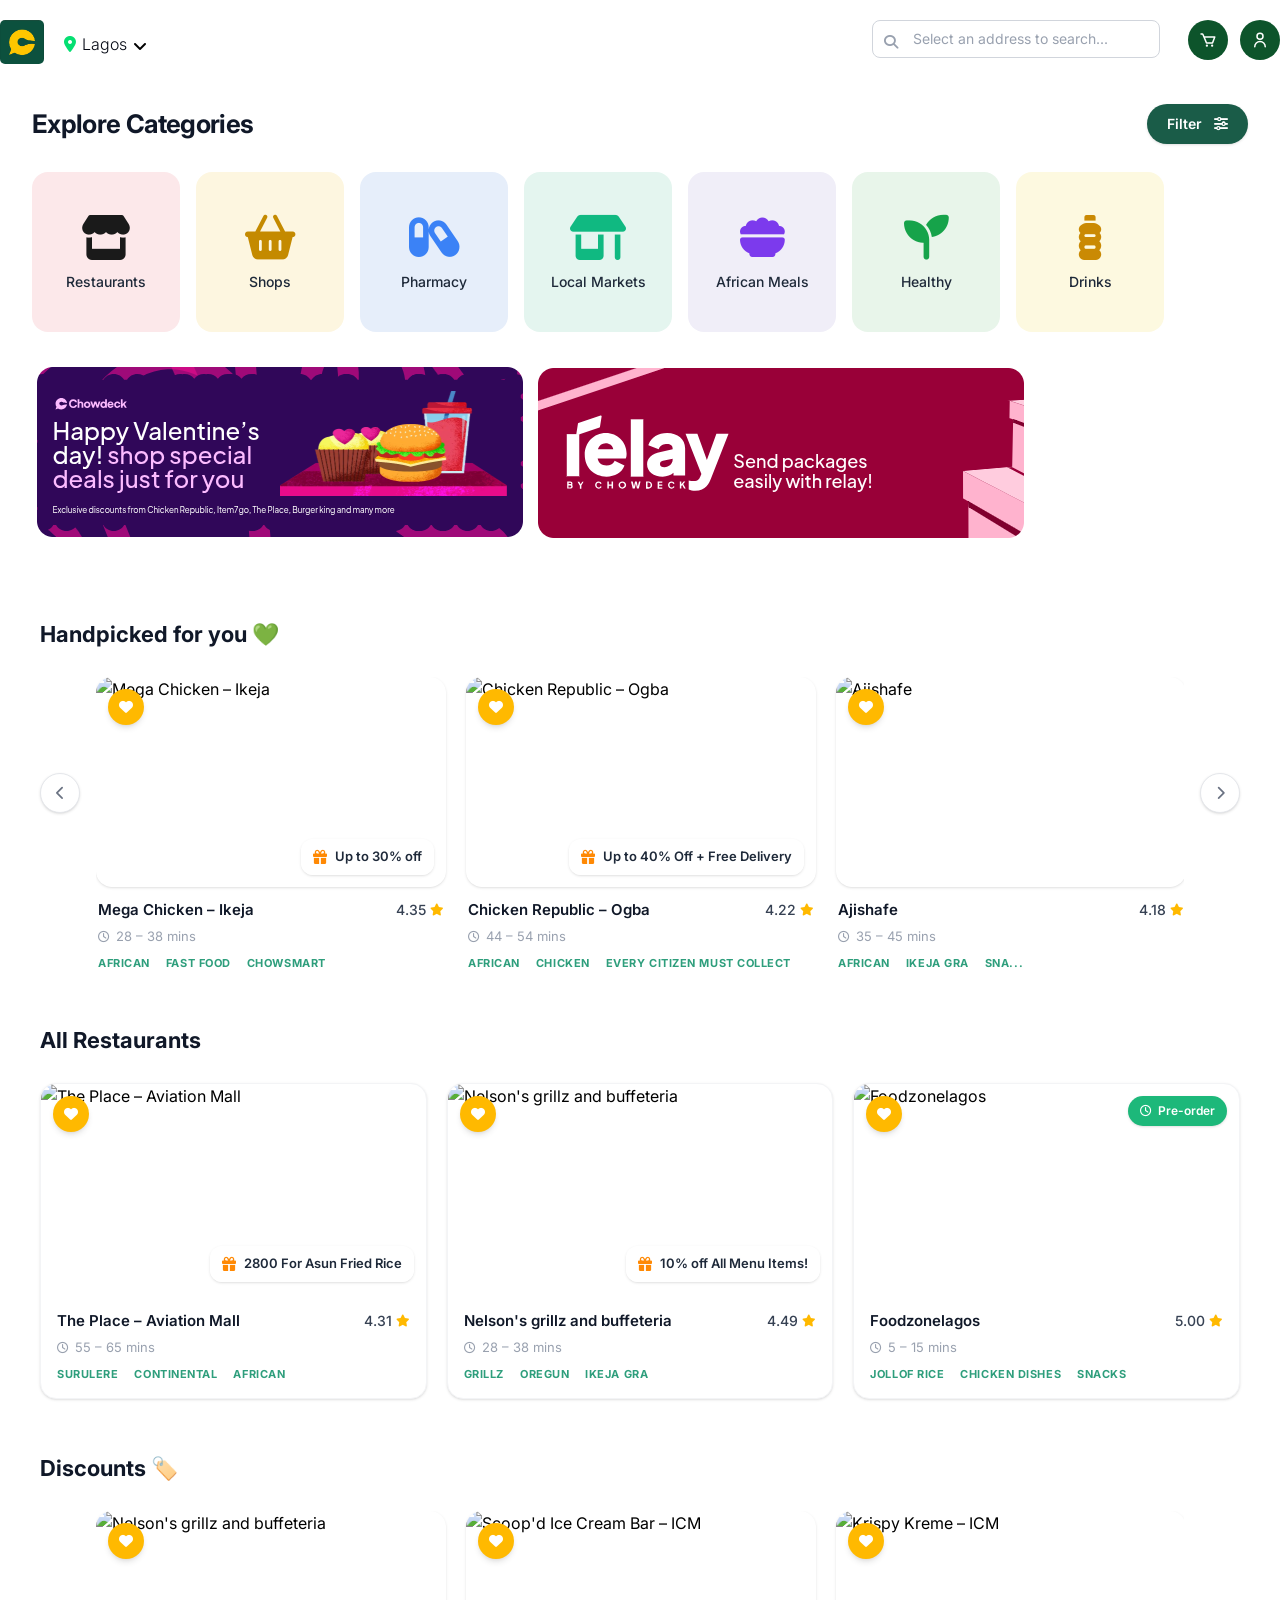
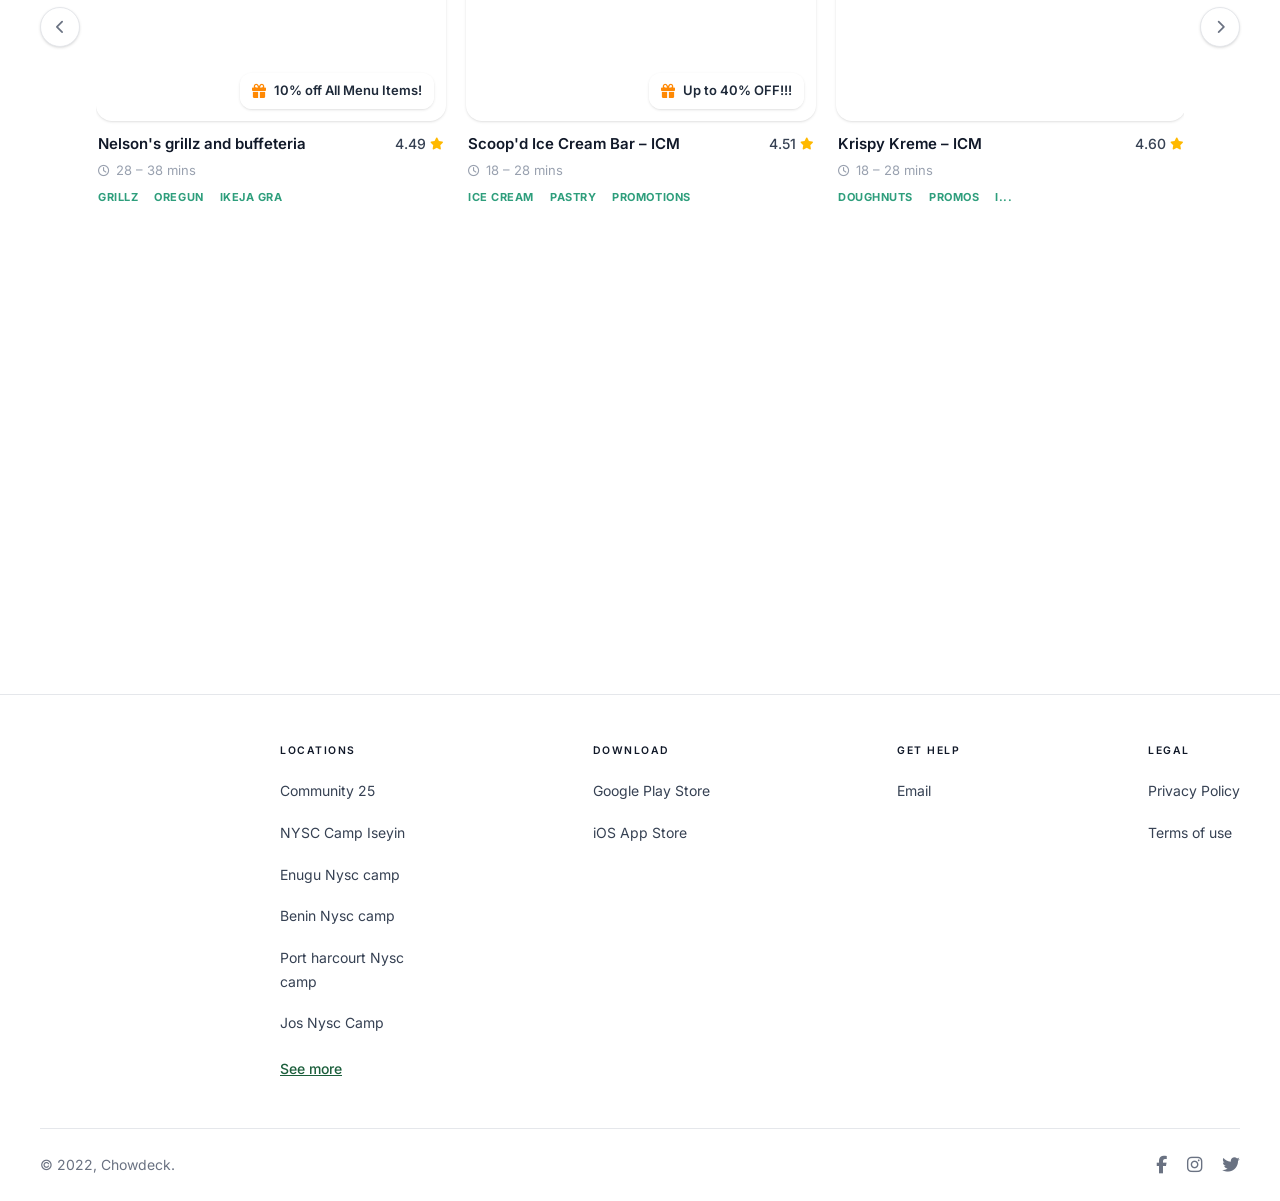
==== commit d159d598: "Fixed" ====
--- a/index.html
+++ b/index.html
@@ -4,15 +4,17 @@
 <head>
   <meta charset="UTF-8">
   <meta name="viewport" content="width=device-width, initial-scale=1.0">
+  <link rel="icon" href="./src/images/logo.png" type="image/x-icon">
   <link href="./src/output.css" rel="stylesheet">
   <link rel="stylesheet" href="https://cdnjs.cloudflare.com/ajax/libs/font-awesome/6.5.1/css/all.min.css">
   <title>Chow Deck</title>
   <link rel="preconnect" href="https://fonts.googleapis.com" />
   <link href="https://fonts.googleapis.com/css2?family=Inter:wght@400;500;600;700;800&display=swap" rel="stylesheet" />
   <link rel="stylesheet" href="https://cdnjs.cloudflare.com/ajax/libs/font-awesome/6.5.0/css/all.min.css" />
+
 </head>
 
-<body class="container mx-auto">
+<body class="container mx-auto overflow-x-hidden ">
   <nav class="mt-5 flex justify-between">
     <div class="flex gap-5">
       <img class="w-11 h-11 rounded-[5px]" src="./src/images/logo.png" alt="logo">
@@ -55,7 +57,7 @@
   </nav>
   <main>
     <section class="bg-white">
-      <div class="max-w-5xl mx-auto px-8 py-10">
+      <div class="px-8 py-10">
         <div class="flex items-center justify-between mb-7">
           <h1 class="text-[1.6rem] font-bold text-gray-900 tracking-tight">Explore Categories</h1>
           <button class="flex items-center gap-2 px-5 py-2.5 rounded-full text-white text-sm font-semibold shadow-sm"
@@ -64,6 +66,10 @@
           </button>
         </div>
 
+
+        <!-- Trial -->
+         <p></p>
+         <kbd></kbd>
         <div class=" hide-scrollbar flex gap-4 overflow-x-auto pb-1">
 
           <div
@@ -188,7 +194,7 @@
 
       </div>
     </section>
-    <section class="bg-white px-10 py-10 max-w-[1280px] mx-auto">
+    <section class="bg-white px-10 py-10">
       <!-- ── SECTION 1: Handpicked for you ── -->
       <section class="mb-14">
         <h2 class="text-[22px] font-bold text-gray-900 mb-7 leading-tight">Handpicked for you 💚</h2>
@@ -525,7 +531,7 @@
   </main>
   <footer class="bg-white min-h-screen flex items-end">
     <div class="w-full border-t border-gray-200">
-      <div class="max-w-6xl mx-auto px-10 pt-12 pb-0">
+      <div class="px-10 pt-12 pb-0">
         <div class="flex flex-row gap-16">
           <div class="flex-shrink-0 w-44">
             <div class="flex items-center gap-2">
--- a/src/output.css
+++ b/src/output.css
@@ -423,6 +423,9 @@
   .overflow-x-auto {
     overflow-x: auto;
   }
+  .overflow-x-hidden {
+    overflow-x: hidden;
+  }
   .rounded-2xl {
     border-radius: var(--radius-2xl);
   }
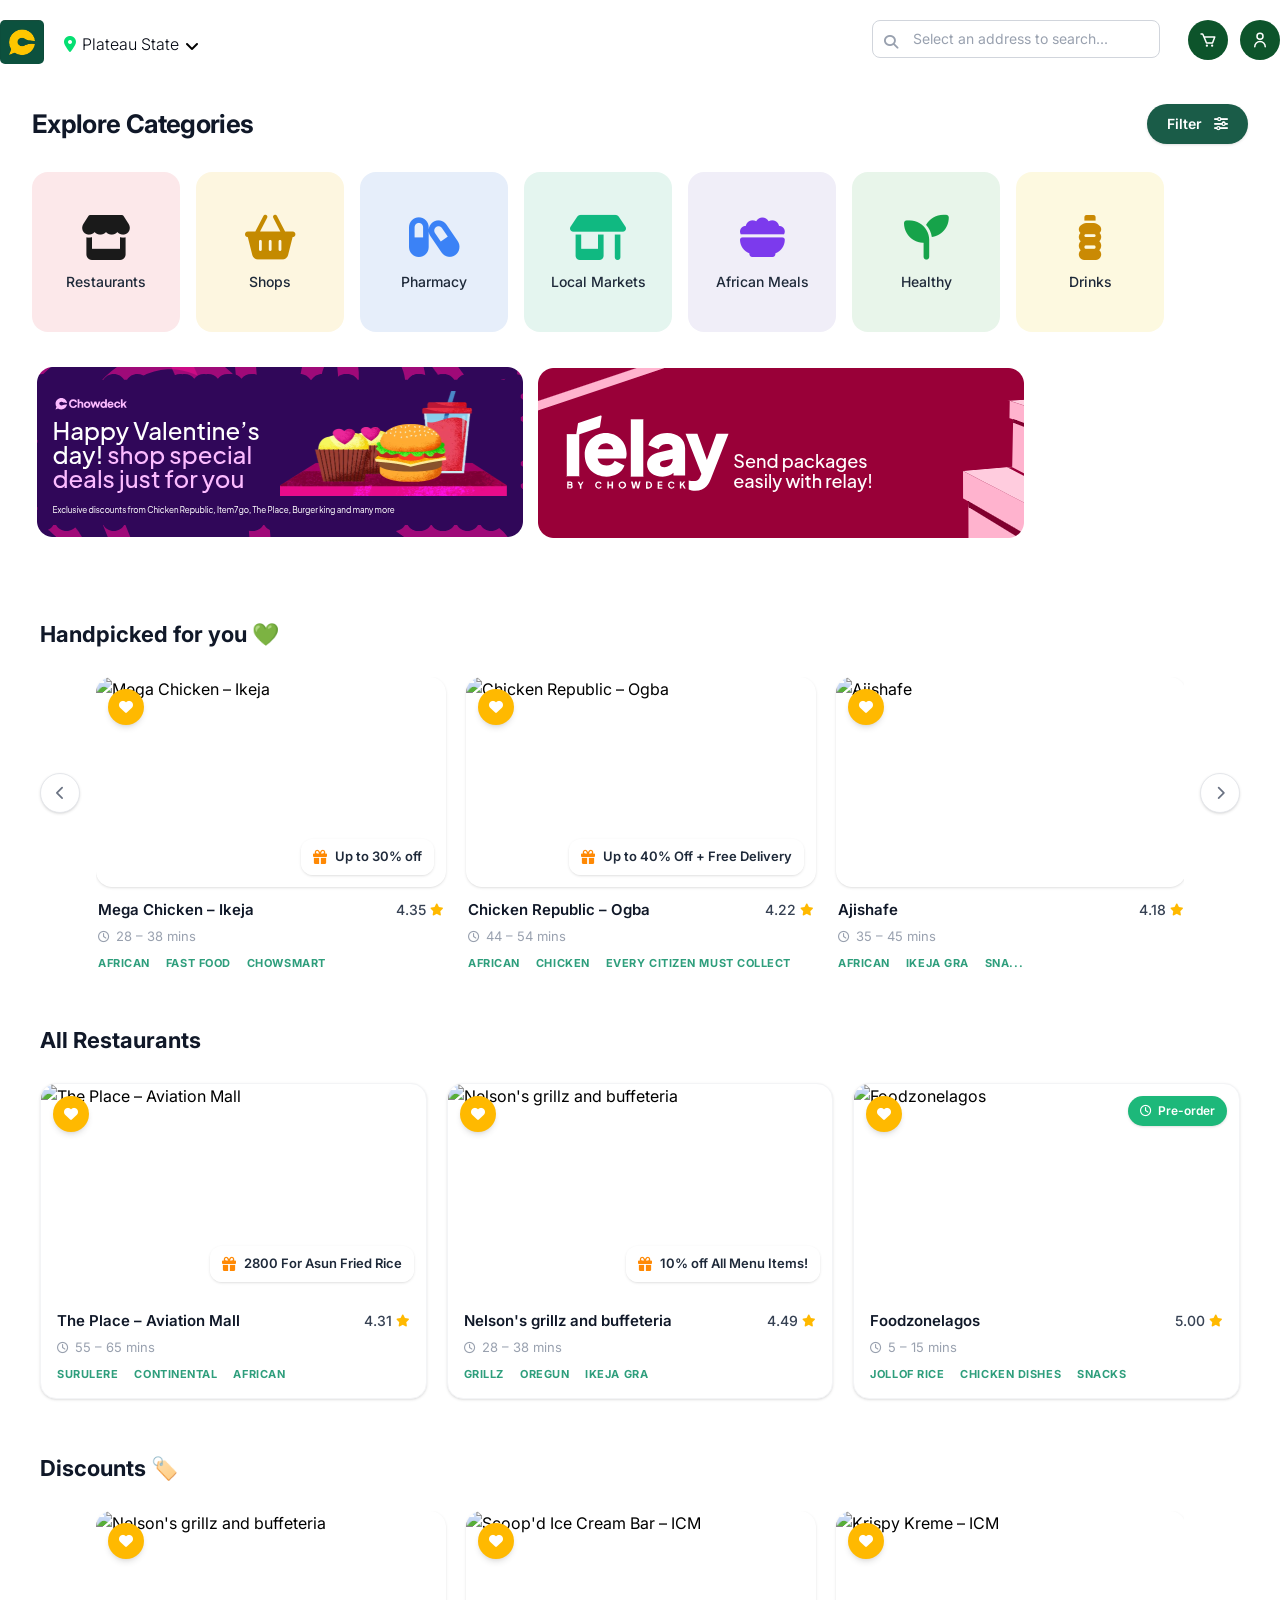
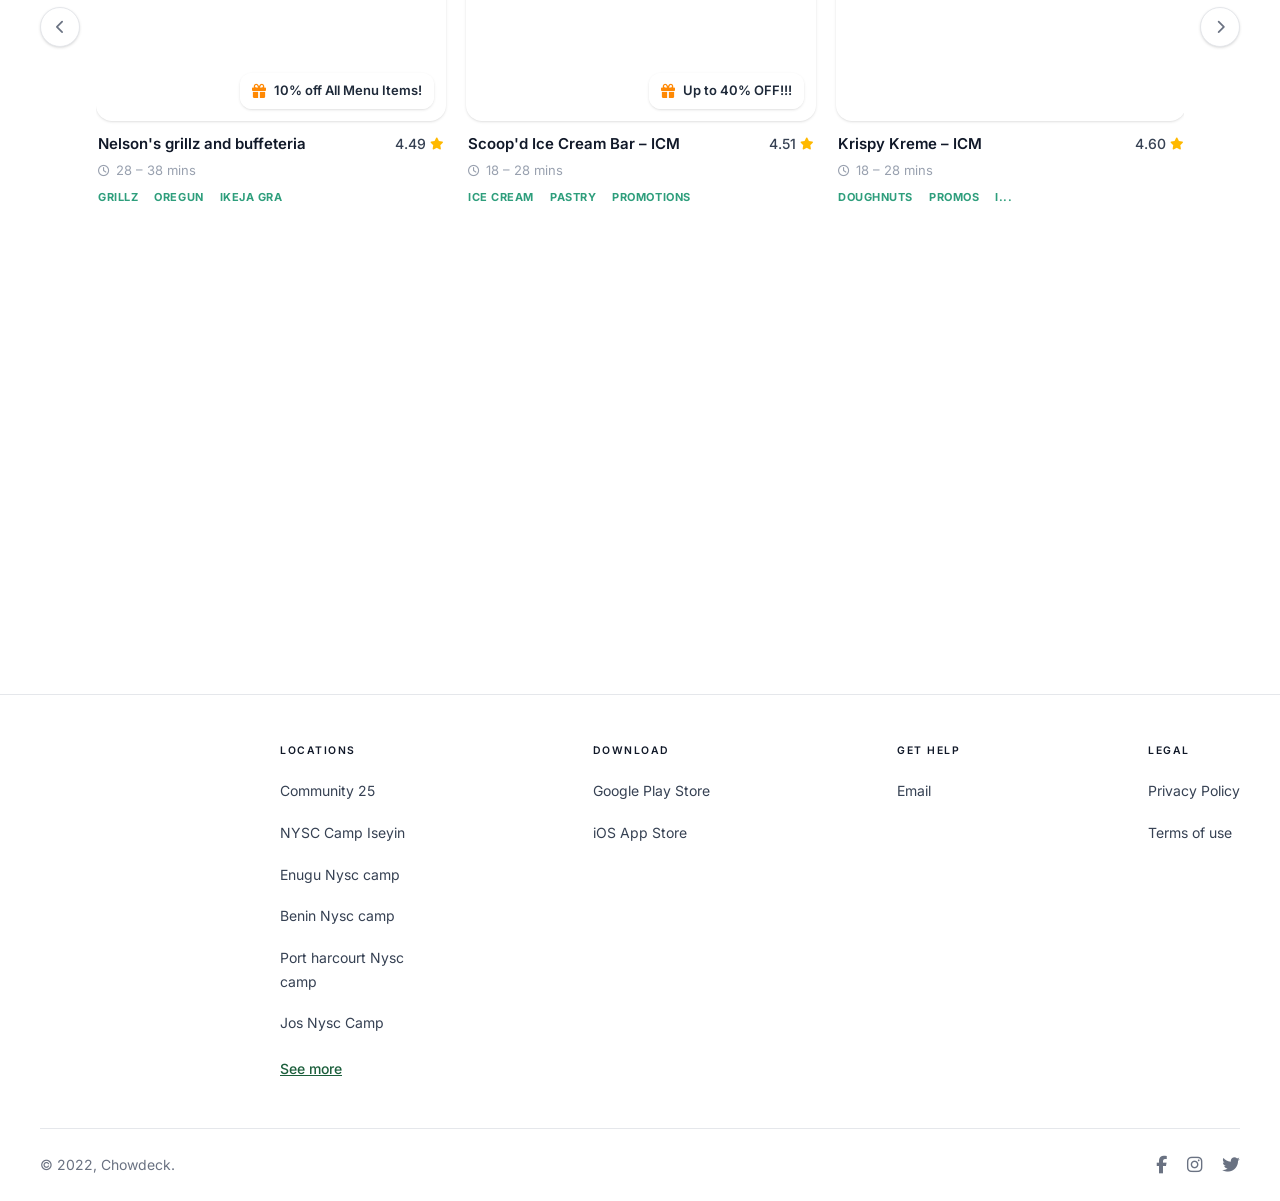
==== commit 5df18d9e: "Fixed" ====
--- a/index.html
+++ b/index.html
@@ -20,7 +20,7 @@
       <img class="w-11 h-11 rounded-[5px]" src="./src/images/logo.png" alt="logo">
       <div class="flex gap-1.5 cursor-pointer mt-3">
         <i class="text-green-400 pt-1 fa-solid fa-location-dot"></i>
-        <p class="font-light text-gray-950">Lagos</p>
+        <p class="font-light text-gray-950">Plateau State</p>
         <i class="pt-1.5 fa-solid fa-angle-down"></i>
       </div>
     </div>
